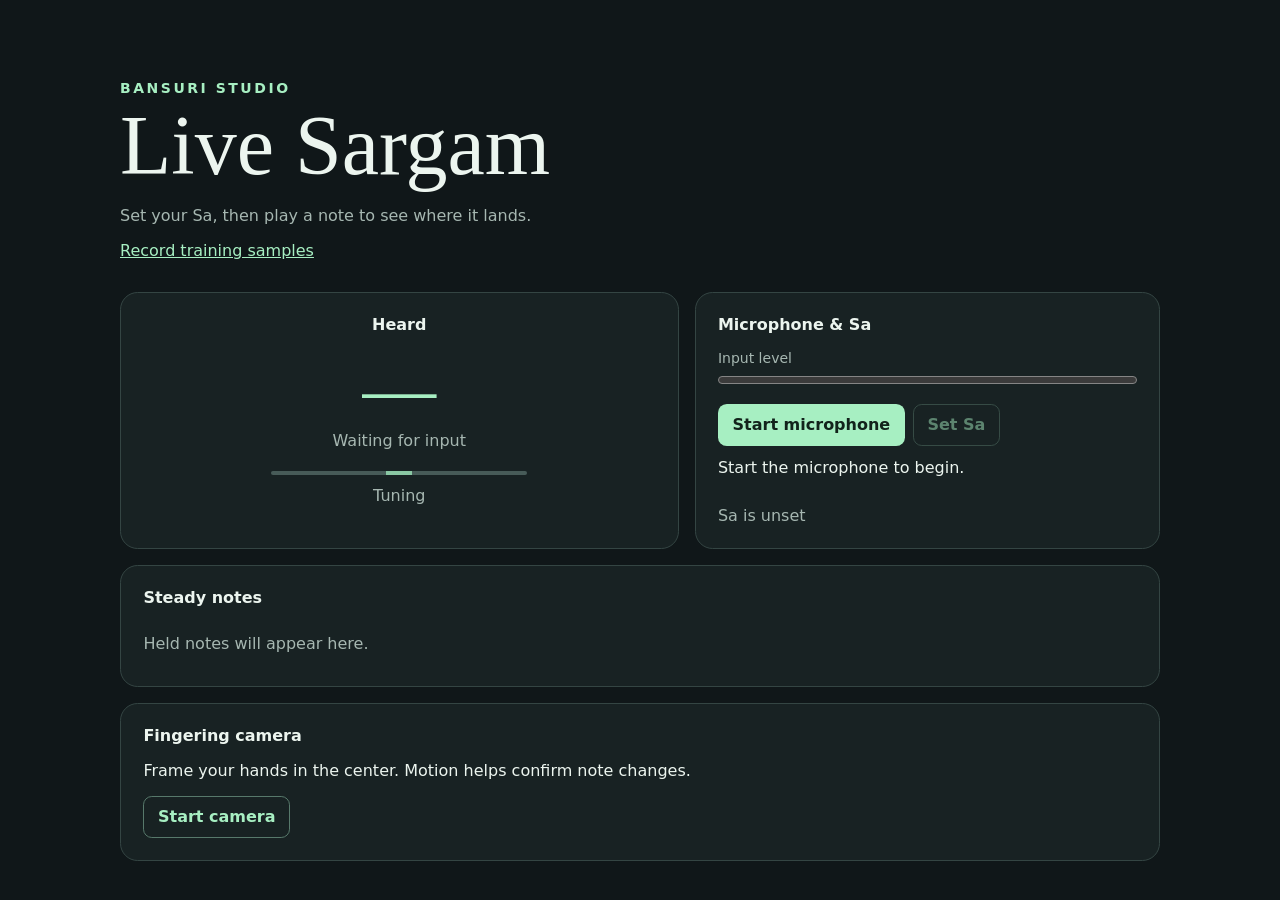
==== index.html @ 6c195180 "push" ====
<!doctype html>
<html lang="en">
<head>
  <meta charset="utf-8">
  <meta name="viewport" content="width=device-width, initial-scale=1">
  <title>Bansuri Studio · Live Sargam</title>
  <link rel="stylesheet" href="style.css">
</head>
<body>
  <main>
    <header>
      <div class="brand">BANSURI STUDIO</div>
      <h1>Live Sargam</h1>
      <p>Set your Sa, then play a note to see where it lands.</p>
      <a href="/record">Record training samples</a>
    </header>
    <div class="grid">
      <section class="card readout" aria-labelledby="heard">
        <h2 id="heard">Heard</h2>
        <div id="note" class="note">—</div>
        <div id="register" class="muted">Waiting for input</div>
        <div class="tuning" aria-hidden="true"><i id="needle" hidden></i></div>
        <div id="tuning-label" class="muted">Tuning</div>
      </section>
      <section class="card controls" aria-labelledby="setup">
        <h2 id="setup">Microphone &amp; Sa</h2>
        <label for="level">Input level</label>
        <meter id="level" min="0" max="1" value="0"></meter>
        <div class="actions">
          <button id="mic">Start microphone</button>
          <button id="calibrate" class="secondary" disabled>Set Sa</button>
        </div>
        <p id="status" role="status">Start the microphone to begin.</p>
        <span id="reference" class="muted">Sa is unset</span>
      </section>
    </div>
    <section class="card trace" aria-labelledby="trace-title">
      <h2 id="trace-title">Steady notes</h2>
      <div id="intervals" aria-label="Recent sustained notes"></div>
    </section>
    <section class="card trace">
      <h2>Fingering camera</h2>
      <p id="camera-status">Frame your hands in the center. Motion helps confirm note changes.</p>
      <video id="hands" muted playsinline hidden></video>
      <button id="camera" class="secondary">Start camera</button>
    </section>
  </main>
  <script type="module" src="app.mjs"></script>
</body>
</html>
---- style.css ----
:root { color-scheme: dark; font-family: system-ui, sans-serif; background: #101719; color: #ecf5ef; --muted: #a6b7b1; --accent: #a7efc2; }
* { box-sizing: border-box; }
body { margin: 0; }
main { width: min(100% - 2rem, 65rem); margin: 0 auto; padding: clamp(2rem, 7vw, 5rem) 0 2rem; }
header { margin-bottom: 2rem; }
.brand { font-size: .875rem; letter-spacing: .18em; color: var(--accent); font-weight: 700; }
h1 { margin: .35rem 0; font: 400 clamp(3rem, 8vw, 5.25rem)/1.05 Georgia, serif; }
header p, .muted { color: var(--muted); }
.grid { display: grid; grid-template-columns: 1.2fr 1fr; gap: 1rem; }
.card { border: 1px solid #344543; background: #182223; border-radius: 1.1rem; padding: 1.4rem; }
h2 { font-size: 1rem; margin: 0 0 1rem; }
.readout { text-align: center; }
.note { font: 400 clamp(2.7rem, 7vw, 4.6rem)/1.05 Georgia, serif; color: var(--accent); min-height: 1.1em; }
.tuning { position: relative; width: min(100%, 16rem); height: 4px; margin: 1.3rem auto .7rem; border-radius: 4px; background: linear-gradient(90deg, #475b58 45%, #89c7a3 45% 55%, #475b58 55%); }
.tuning i { position: absolute; top: 50%; width: 11px; height: 11px; border-radius: 50%; background: var(--accent); transform: translate(-50%, -50%); }
.controls label { font-size: .875rem; color: var(--muted); }
meter { display: block; width: 100%; height: 1rem; margin: .35rem 0 1rem; accent-color: var(--accent); }
.actions { display: flex; flex-wrap: wrap; gap: .5rem; }
button { border: 1px solid transparent; padding: .65rem .85rem; border-radius: .55rem; background: var(--accent); color: #12231b; font: inherit; font-weight: 650; cursor: pointer; }
button.secondary { background: transparent; color: var(--accent); border-color: #57796b; }
button:disabled { opacity: .48; cursor: default; }
#status { min-height: 2.7em; margin: .8rem 0 .3rem; }
.trace { margin-top: 1rem; }
.trace-head { display: flex; justify-content: space-between; gap: 1rem; }
canvas { display: block; width: 100%; height: 16rem; }
@media (max-width: 42rem) { .grid { grid-template-columns: 1fr; } }
#intervals { display:flex; flex-wrap:wrap; gap:.55rem; min-height:2.5rem; align-items:center }
#intervals:empty::before { content:"Held notes will appear here."; color:var(--muted) }
#intervals span { background:#23332e; color:var(--accent); padding:.55rem .75rem; border-radius:.5rem }
#hands:not([hidden]) { display:block; width:min(100%,28rem); border-radius:.6rem; margin-bottom:1rem }
.tuning i { transition:left .18s ease-out }
a { color: var(--accent); }
.video-frame { display: grid; place-items: center; background: #0c1314; border-radius: .7rem; aspect-ratio: 4 / 3; overflow: hidden; margin-bottom: 1rem; }
.video-frame video { width: 100%; height: 100%; object-fit: contain; grid-area: 1 / 1; }
.video-frame span { grid-area: 1 / 1; color: var(--muted); }
.video-frame.active span { display: none; }
.record-fields { display: grid; grid-template-columns: repeat(2, minmax(0, 1fr)); gap: .8rem; }
label { display: block; font-size: .9rem; }
input, select { display: block; width: 100%; margin-top: .4rem; background: #101a1a; color: #ecf5ef; border: 1px solid #52645e; border-radius: .45rem; padding: .6rem; font: inherit; }
.record-actions { margin-top: 1.2rem; }
.holes { display: grid; grid-template-columns: repeat(6, minmax(0, 1fr)); gap: .6rem; }
.take-notes { margin-top: 1rem; }
.take { display: flex; flex-wrap: wrap; align-items: center; justify-content: space-between; gap: .8rem; border-top: 1px solid #344543; padding: .8rem 0; }
.take video { width: min(100%, 18rem); border-radius: .5rem; }
@media (max-width: 42rem) { .holes { grid-template-columns: repeat(2, minmax(0, 1fr)); } }
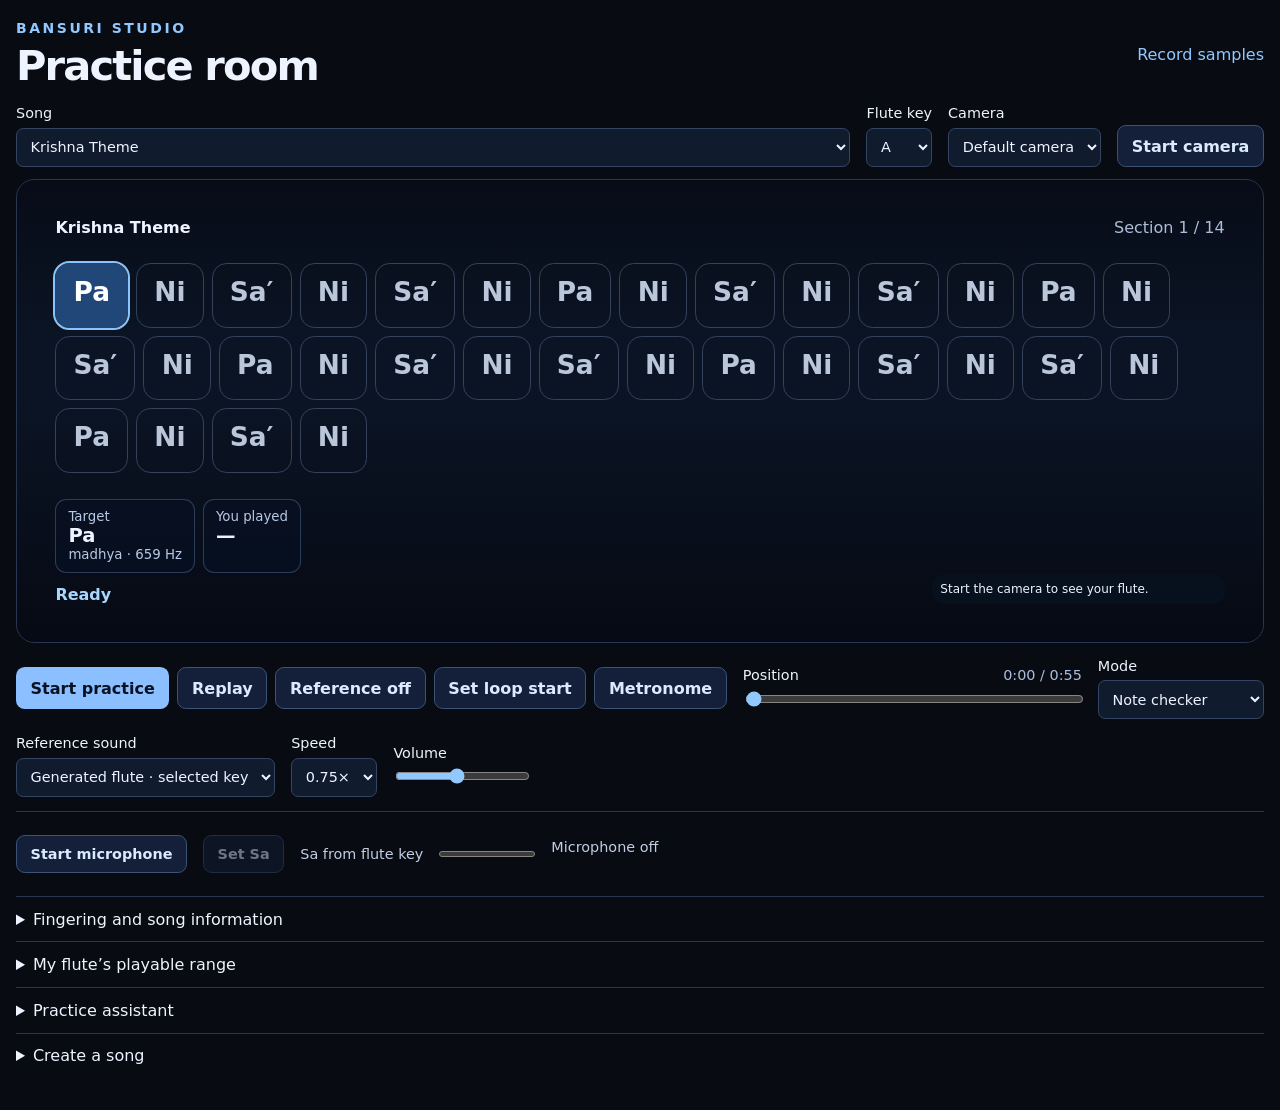
==== commit a05617de: "prototype1" ====
--- a/index.html
+++ b/index.html
@@ -1,50 +1,37 @@
 <!doctype html>
 <html lang="en">
-<head>
-  <meta charset="utf-8">
-  <meta name="viewport" content="width=device-width, initial-scale=1">
-  <title>Bansuri Studio · Live Sargam</title>
-  <link rel="stylesheet" href="style.css">
-</head>
+<head><meta charset="utf-8"><meta name="viewport" content="width=device-width, initial-scale=1"><title>Bansuri Studio · Practice</title><link rel="stylesheet" href="style.css"></head>
 <body>
-  <main>
-    <header>
-      <div class="brand">BANSURI STUDIO</div>
-      <h1>Live Sargam</h1>
-      <p>Set your Sa, then play a note to see where it lands.</p>
-      <a href="/record">Record training samples</a>
-    </header>
-    <div class="grid">
-      <section class="card readout" aria-labelledby="heard">
-        <h2 id="heard">Heard</h2>
-        <div id="note" class="note">—</div>
-        <div id="register" class="muted">Waiting for input</div>
-        <div class="tuning" aria-hidden="true"><i id="needle" hidden></i></div>
-        <div id="tuning-label" class="muted">Tuning</div>
-      </section>
-      <section class="card controls" aria-labelledby="setup">
-        <h2 id="setup">Microphone &amp; Sa</h2>
-        <label for="level">Input level</label>
-        <meter id="level" min="0" max="1" value="0"></meter>
-        <div class="actions">
-          <button id="mic">Start microphone</button>
-          <button id="calibrate" class="secondary" disabled>Set Sa</button>
-        </div>
-        <p id="status" role="status">Start the microphone to begin.</p>
-        <span id="reference" class="muted">Sa is unset</span>
-      </section>
-    </div>
-    <section class="card trace" aria-labelledby="trace-title">
-      <h2 id="trace-title">Steady notes</h2>
-      <div id="intervals" aria-label="Recent sustained notes"></div>
-    </section>
-    <section class="card trace">
-      <h2>Fingering camera</h2>
-      <p id="camera-status">Frame your hands in the center. Motion helps confirm note changes.</p>
-      <video id="hands" muted playsinline hidden></video>
-      <button id="camera" class="secondary">Start camera</button>
-    </section>
-  </main>
-  <script type="module" src="app.mjs"></script>
-</body>
+<main class="practice-shell">
+<header class="studio-top"><div><div class="brand">BANSURI STUDIO</div><h1>Practice room</h1></div><a href="/record">Record samples</a></header>
+<div class="session-bar"><label>Song<select id="song"></select></label><label>Flute key<select id="key"></select></label><label>Camera<select id="device"><option value="">Default camera</option></select></label><button id="camera" class="secondary">Start camera</button></div>
+<section class="practice-stage" aria-label="Live practice">
+<div class="lesson-heading"><h2 id="song-title"></h2><span id="section-count"></span></div>
+<div id="phrase" aria-label="Section notes"></div>
+<div class="coach"><div class="stage-notes"><div><small>Target</small><strong id="target-note"></strong><small id="target-register"></small></div>
+<div><small>You played</small><strong id="note">—</strong><small id="register"></small></div></div>
+<strong id="match" role="status"></strong></div>
+<aside class="camera-tile"><video id="hands" muted playsinline hidden></video><p id="camera-status">Start the camera to see your flute.</p></aside>
+</section>
+<div class="transport">
+<div class="actions"><button id="play">Start practice</button><button id="restart" class="secondary">Replay</button><button id="reference-audio" class="secondary" aria-pressed="false">Reference off</button><button id="loop" class="secondary">Set loop start</button><button id="metronome" class="secondary" aria-pressed="false">Metronome</button></div>
+<label class="progress">Position <output id="elapsed">0:00</output><input type="range" id="seek" min="0" step=".01" value="0"></label>
+<label>Mode<select id="mode"><option value="check">Note checker</option><option value="listen">Timed play-along</option></select></label><label>Reference sound<select id="voice"><option value="generated">Generated flute · selected key</option><option value="shifted">Recording · selected key</option><option value="original">Recording · original key</option></select></label><label>Speed<select id="speed"><option value=".5">0.5×</option><option value=".75" selected>0.75×</option><option value="1">1×</option><option value="1.25">1.25×</option></select></label><label>Volume<input id="volume" type="range" min="0" max="1" step=".01" value=".45"></label>
+</div>
+<div class="device-bar"><button id="mic" class="secondary">Start microphone</button><button id="calibrate" class="secondary" disabled>Set Sa</button><span id="reference">Sa from flute key</span><meter id="level" aria-label="Microphone input" min="0" max="1" value="0"></meter><span id="status" role="status">Microphone off</span></div>
+<details><summary>Fingering and song information</summary><div id="fingering"></div><div id="song-info"></div><p id="distribution"></p><p id="tuning-label"></p><div id="intervals"></div><i id="needle" hidden></i></details>
+<details><summary>My flute’s playable range</summary>
+<p>Choose your flute key above, then use Set Sa to measure your middle Sa. Start the microphone to capture either endpoint, or enter frequencies directly.</p>
+<div class="range-fields"><label>Lowest comfortable note (Hz)<input id="range-low" type="number" min="70" max="2200" step="any"></label><button id="capture-low" type="button">Capture low note</button></div>
+<p>For the six-hole chart, cover all six finger holes and blow gently for low Pa. Hold the sound steady.</p>
+<div class="range-fields"><label>Highest comfortable note (Hz)<input id="range-high" type="number" min="70" max="2200" step="any"></label><button id="capture-high" type="button">Capture high note</button></div>
+<p>Play up your upper-register scale and hold the highest note you can repeat comfortably. Use its usual fingering and a focused air stream. Opening every hole gives a particular swara; it does not set the upper limit.</p>
+<button id="apply-range" type="button">Use this range</button> <button id="clear-range" type="button">Use standard arrangement</button>
+<p id="range-status" role="status">Standard arrangement active.</p></details>
+<details><summary>Practice assistant</summary><form id="assistant-form">
+<label>Command or change request<input id="command" placeholder="Set key to A, half speed, larger notes…" required></label>
+<button type="button" id="dictate">Dictate</button> <button>Apply or save request</button>
+<p id="assistant-status" role="status"></p><ul id="requests"></ul></form></details>
+<details><summary>Create a song</summary><form id="creator"><label>Title<input id="custom-title" required maxlength="80"></label><label>Tempo in BPM<input id="bpm" type="number" min="25" max="300" value="72" required></label><label>Sargam notation<textarea id="notation" required placeholder="S R G M | P D N S'"></textarea></label><p>Use r g d n for komal, m for tivra Ma, a dot for the lower register, an apostrophe for the upper register, and a dash to sustain. Use “rest” for a pause.</p><button>Save and select</button><p id="creator-status" role="status"></p></form></details>
+</main><script type="module" src="practice.mjs"></script><script type="module" src="app.mjs"></script><script type="module" src="assistant.mjs"></script></body>
 </html>
--- a/style.css
+++ b/style.css
@@ -43,3 +43,90 @@
 .take { display: flex; flex-wrap: wrap; align-items: center; justify-content: space-between; gap: .8rem; border-top: 1px solid #344543; padding: .8rem 0; }
 .take video { width: min(100%, 18rem); border-radius: .5rem; }
 @media (max-width: 42rem) { .holes { grid-template-columns: repeat(2, minmax(0, 1fr)); } }
+.studio { width:min(100% - 2rem,76rem); padding-top:1.5rem; }
+.studio-nav,.studio-title,.practice-heading { display:flex; align-items:center; justify-content:space-between; gap:1rem; }
+.studio-nav { border-bottom:1px solid #344543; padding-bottom:1rem; margin-bottom:2.5rem; }
+.studio-nav a { text-decoration:none; font-size:.9rem; }
+.studio-title { margin-bottom:1.6rem; align-items:end; }
+.studio-title p { color:var(--muted); margin-bottom:0; }
+.studio-title label { min-width:11rem; }
+.practice-grid { display:grid; grid-template-columns:minmax(0,1.8fr) minmax(0,1fr); gap:1rem; }
+.practice-board { min-width:0; }
+.practice-heading h2 { margin:0 0 .3rem; font-size:1.15rem; }
+.note-flow { overflow:hidden; height:8rem; position:relative; margin:1.25rem 0; background:#101719; border:1px solid #344543; border-radius:.8rem; }
+.note-flow::before { content:''; position:absolute; inset:0 0 0 72px; background:repeating-linear-gradient(to right,#334541 0 1px,transparent 1px 132px); opacity:.65; }
+.playhead { position:absolute; left:72px; top:0; bottom:0; width:2px; background:#a7efc2; box-shadow:0 0 14px #a7efc288; }
+#note-track { position:absolute; inset:0; }
+.flow-note { position:absolute; top:2.3rem; height:3rem; display:flex; align-items:center; justify-content:center; white-space:nowrap; overflow:hidden; font-size:.78rem; border-radius:.4rem; background:#35564b; color:#f3fff6; }
+.flow-note.active-note { background:#a7efc2; color:#12231b; font-weight:700; }
+.practice-readouts { display:grid; grid-template-columns:1fr 1fr; gap:.75rem; }
+.practice-readouts > div { background:#101a1a; border-radius:.65rem; padding:.85rem; min-width:0; }
+.practice-readouts strong { display:block; color:var(--accent); font:400 clamp(1.5rem,4vw,2.75rem)/1.15 Georgia,serif; margin:.35rem 0; }
+.practice-readouts span,.practice-readouts small { color:var(--muted); }
+.practice-feedback { min-height:1.5rem; color:var(--muted); }
+.practice-feedback.correct { color:var(--accent); }
+.practice-camera .video-frame { margin-top:1rem; }
+.practice-camera .video-frame span { grid-area:1 / 1; }
+.practice-camera .video-frame:has(video:not([hidden])) span { display:none; }
+.practice-camera #hands:not([hidden]) { width:100%; margin:0; }
+.practice-camera meter { margin-bottom:0; }
+@media(max-width:54rem){ .practice-grid { grid-template-columns:1fr; } }
+@media(max-width:34rem){ .studio-title { align-items:start; flex-direction:column; } .studio-nav { margin-bottom:1.5rem; } }
+/* Camera-first practice screen */
+body:has(.practice-shell) { background:#080b12;color:#eef4ff;--accent:#90c8ff;--muted:#aab9d1;font-family:system-ui,sans-serif; }
+.practice-shell { width:min(100% - 2rem,88rem); padding:1.25rem 0 2rem; }
+.studio-top,.session-bar,.stage-top,.stage-notes,.graph-top,.transport,.device-bar { display:flex;align-items:center;gap:1rem; }
+.studio-top { justify-content:space-between;margin:0 0 1rem; }
+.studio-top h1 { font:650 clamp(1.6rem,4vw,2.6rem)/1.15 system-ui;margin:.35rem 0 0;letter-spacing:-.045em; }
+.studio-top a { text-decoration:none;white-space:nowrap; }
+.session-bar,.transport,.device-bar { flex-wrap:wrap; }
+.session-bar { margin-bottom:.75rem;align-items:end; }
+.session-bar label:first-child { flex:1;min-width:10rem; }
+.session-bar select,.transport select,.practice-shell input,.practice-shell textarea { background:#111b2e;border-color:#354665;color:#eef4ff; }
+.practice-shell button { background:#8bbfff;color:#091224; }
+.practice-shell button.secondary { background:#142039;color:#dceaff;border-color:#3c5277; }
+.practice-shell button[aria-pressed=true] { background:#254679;border-color:#8bbfff; }
+.practice-stage { position:relative;isolation:isolate;overflow:hidden;min-height:32rem;height:clamp(32rem,70svh,54rem);border:1px solid #283853;border-radius:1.15rem;background:radial-gradient(ellipse at 55% 35%,#182945,#0a101c 72%); }
+.practice-stage #hands:not([hidden]) { position:absolute;inset:0;width:100%;height:100%;margin:0;border-radius:0;object-fit:cover;object-position:center;z-index:-2; }
+.practice-stage::before { content:'';position:absolute;inset:0;z-index:-1;background:linear-gradient(#050811b5,transparent 34%,transparent 48%,#050811dd);pointer-events:none; }
+.stage-top { align-items:start;justify-content:space-between;padding:1rem 1.2rem; }
+.stage-top p { color:#c4d1e8;font-size:.84rem;max-width:28ch; }
+.stage-notes { align-items:stretch;gap:.5rem; }
+.stage-notes > div { background:#081122bd;border:1px solid #7198cd55;border-radius:.7rem;padding:.6rem .75rem;min-width:6rem; }
+.stage-notes small,.stage-notes strong { display:block; }
+.stage-notes strong { font-size:1.22rem; }
+.stage-notes small { color:#b9c9e3; }
+.stage-bottom { position:absolute;inset:auto .8rem .8rem;background:#091323;border:1px solid #7594c342;border-radius:.8rem;padding:.65rem .7rem .25rem; }
+.graph-top { font-size:.82rem;gap:.85rem;flex-wrap:wrap; }
+.graph-top strong { margin-left:auto; }
+.expected-key { color:#a2d5ff; }.actual-key { color:#83f7ce; }
+#pitch-graph { height:clamp(8.5rem,24vh,14rem); }
+.transport { padding:.9rem 0;border-bottom:1px solid #293850; }
+.transport .progress { min-width:10rem;flex:1; }
+.progress output { float:right;color:#abbdde;font-variant-numeric:tabular-nums; }
+.practice-shell input[type=range] { padding:0;accent-color:#90c8ff; }
+.device-bar { padding:.85rem 0;color:#c1cde3;font-size:.9rem; }
+.device-bar meter { width:6rem;height:.7rem;margin:0; }
+.practice-shell details { padding:.8rem 0;border-top:1px solid #293850; }
+.practice-shell summary { cursor:pointer; }
+#fingering { display:flex;gap:.45rem;margin-top:.7rem; }
+#fingering span { display:block;width:1.25rem;height:1.25rem;border:2px solid #90c8ff;border-radius:50%; }
+#fingering [data-state="2"] { background:#90c8ff; }
+#fingering [data-state="1"] { background:linear-gradient(90deg,#90c8ff 50%,transparent 50%); }
+#creator { max-width:34rem;display:grid;gap:.75rem;margin:.75rem 0; }
+#creator textarea { width:100%;min-height:5rem; }
+@media(max-width:620px) { .practice-shell { width:calc(100% - 1rem); }.stage-top { padding:.65rem;gap:.4rem; }.stage-notes > div { min-width:0;padding:.4rem; }.stage-notes strong { font-size:1rem; }.stage-top p { max-width:15ch; }.practice-stage { min-height:28rem;height:65svh; }.stage-bottom { inset:auto .35rem .35rem; } }
+.practice-stage {display:grid;grid-template-columns:1fr minmax(9rem,25%);align-content:space-between;gap:1.6rem;padding:clamp(1rem,3vw,2.8rem);height:auto;min-height:25rem;background:#0b1424}
+.lesson-heading,#phrase {grid-column:1/-1}
+.lesson-heading {display:flex;align-items:baseline;justify-content:space-between;gap:1rem}.lesson-heading h2 {margin:0}.lesson-heading span {color:#abbdd9}
+#phrase {display:flex;flex-wrap:wrap;gap:.5rem}
+#phrase span {padding:.45em .65em;border:1px solid #34435b;border-radius:.55em;font-size:clamp(1rem,2.2vw,1.65rem);font-weight:650;color:#bac7db}
+#phrase .current {color:white;background:#214678;outline:2px solid #8ac4ff}#phrase .correct {color:#8cf3bc;background:#13382e;border-color:#408965}
+.camera-tile {align-self:end;background:#07101d;border-radius:.75rem;overflow:hidden}.practice-stage .camera-tile #hands:not([hidden]) {position:static;width:100%;height:auto;display:block;object-fit:contain}
+.camera-tile p {padding:.5rem;margin:0;font-size:.75rem}.coach {align-self:end}.coach strong#match {display:block;margin-top:.75rem;color:#a7d6ff}
+@media(max-width:500px){.practice-stage{grid-template-columns:1fr 6rem;gap:.75rem}.stage-notes{flex-wrap:wrap}}
+#phrase span {box-sizing:border-box;max-width:100%;min-width:max-content;text-align:center;position:relative;padding-bottom:.75em}
+#phrase .current {background:linear-gradient(90deg,#216049 var(--fill,0%),#214678 var(--fill,0%))}
+#phrase .correct {background:#216049;color:#e0ffeb}
+.range-fields {display:flex;align-items:end;flex-wrap:wrap;gap:.7rem}
+#phrase span {font-size:var(--assistant-note-size,clamp(1rem,2.2vw,1.65rem))}
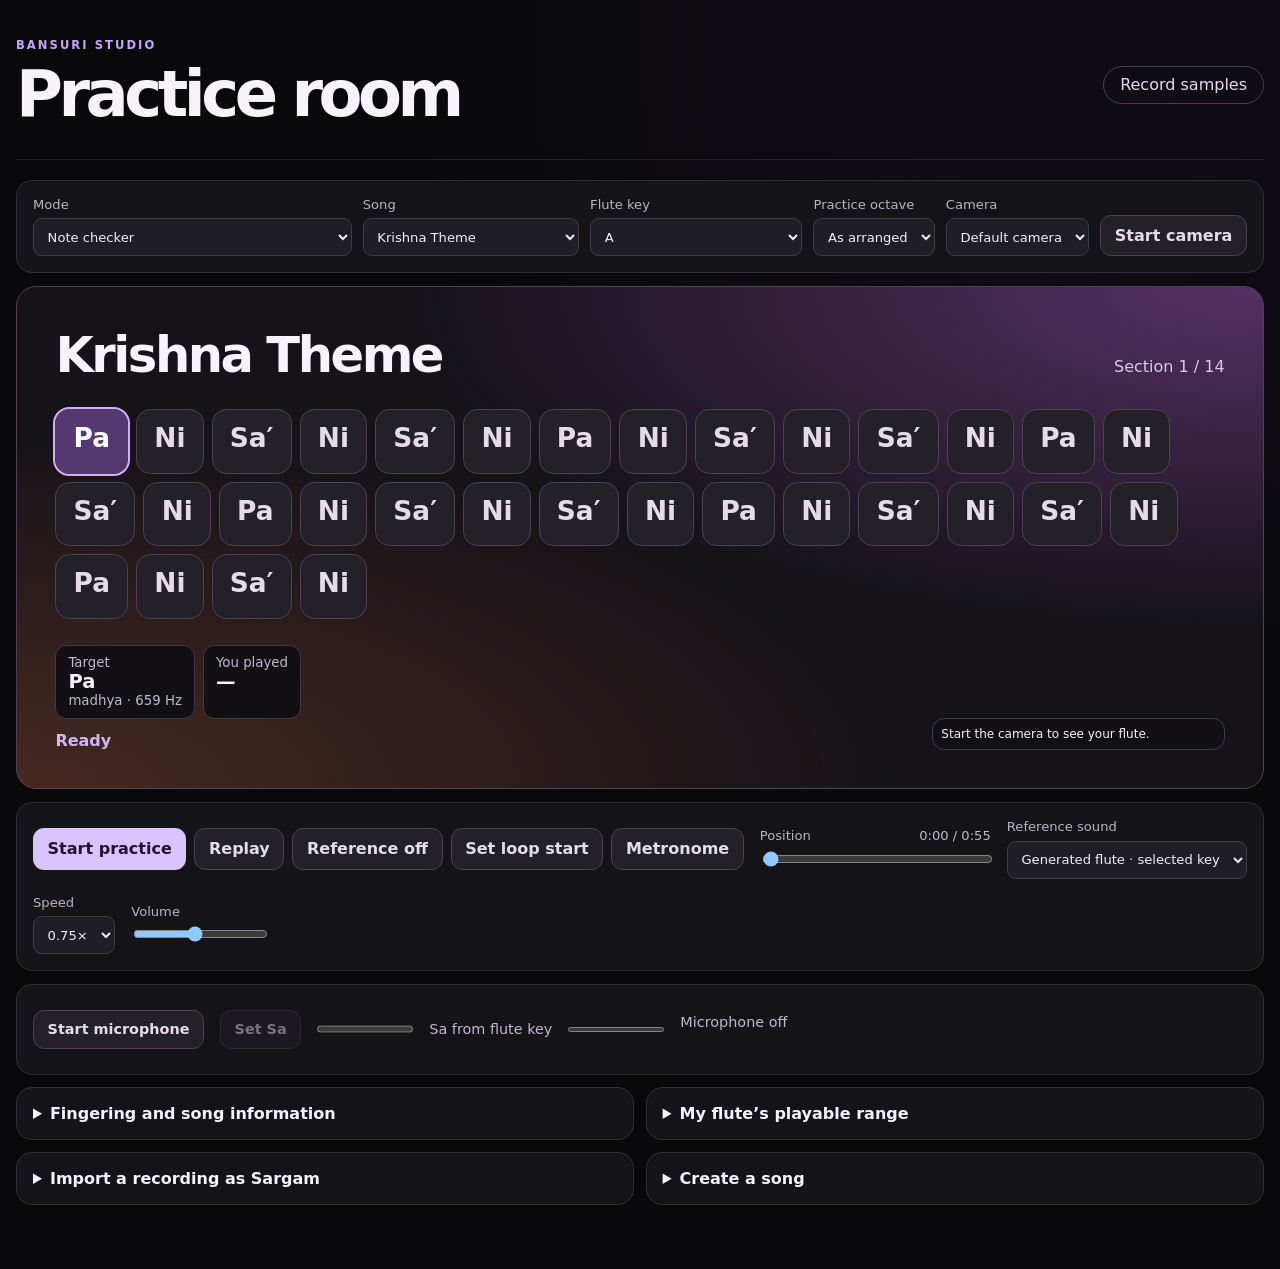
==== commit 2d75ebcb: "ui" ====
--- a/index.html
+++ b/index.html
@@ -4,7 +4,7 @@
 <body>
 <main class="practice-shell">
 <header class="studio-top"><div><div class="brand">BANSURI STUDIO</div><h1>Practice room</h1></div><a href="/record">Record samples</a></header>
-<div class="session-bar"><label>Song<select id="song"></select></label><label>Flute key<select id="key"></select></label><label>Camera<select id="device"><option value="">Default camera</option></select></label><button id="camera" class="secondary">Start camera</button></div>
+<div class="session-bar"><label>Mode<select id="mode"><option value="check">Note checker</option><option value="flow">Flow performance</option><option value="listen">Timed play-along</option></select></label><label>Song<select id="song"></select></label><label>Flute key<select id="key"></select></label><label>Practice octave<select id="octave"><option value="0">As arranged</option><option value="-1">One lower</option><option value="-2">Two lower</option></select></label><label>Camera<select id="device"><option value="">Default camera</option></select></label><button id="camera" class="secondary">Start camera</button></div>
 <section class="practice-stage" aria-label="Live practice">
 <div class="lesson-heading"><h2 id="song-title"></h2><span id="section-count"></span></div>
 <div id="phrase" aria-label="Section notes"></div>
@@ -16,10 +16,16 @@
 <div class="transport">
 <div class="actions"><button id="play">Start practice</button><button id="restart" class="secondary">Replay</button><button id="reference-audio" class="secondary" aria-pressed="false">Reference off</button><button id="loop" class="secondary">Set loop start</button><button id="metronome" class="secondary" aria-pressed="false">Metronome</button></div>
 <label class="progress">Position <output id="elapsed">0:00</output><input type="range" id="seek" min="0" step=".01" value="0"></label>
-<label>Mode<select id="mode"><option value="check">Note checker</option><option value="listen">Timed play-along</option></select></label><label>Reference sound<select id="voice"><option value="generated">Generated flute · selected key</option><option value="shifted">Recording · selected key</option><option value="original">Recording · original key</option></select></label><label>Speed<select id="speed"><option value=".5">0.5×</option><option value=".75" selected>0.75×</option><option value="1">1×</option><option value="1.25">1.25×</option></select></label><label>Volume<input id="volume" type="range" min="0" max="1" step=".01" value=".45"></label>
+<label>Reference sound<select id="voice"><option value="generated">Generated flute · selected key</option><option value="shifted">Recording · selected key</option><option value="original">Recording · original key</option></select></label><label>Speed<select id="speed"><option value=".5">0.5×</option><option value=".75" selected>0.75×</option><option value="1">1×</option><option value="1.25">1.25×</option></select></label><label>Volume<input id="volume" type="range" min="0" max="1" step=".01" value=".45"></label>
 </div>
-<div class="device-bar"><button id="mic" class="secondary">Start microphone</button><button id="calibrate" class="secondary" disabled>Set Sa</button><span id="reference">Sa from flute key</span><meter id="level" aria-label="Microphone input" min="0" max="1" value="0"></meter><span id="status" role="status">Microphone off</span></div>
-<details><summary>Fingering and song information</summary><div id="fingering"></div><div id="song-info"></div><p id="distribution"></p><p id="tuning-label"></p><div id="intervals"></div><i id="needle" hidden></i></details>
+<section id="flow" hidden><h2>Flow performance</h2>
+<p>Start your microphone and play the piece at your own pace. Finish to compare the order of your notes.</p>
+<button id="flow-start">Start take</button> <button id="flow-finish" disabled>Finish take</button>
+<p id="flow-result" role="status"></p><p>Blue reference · mint microphone</p><canvas id="overlay" aria-label="Reference and microphone spectrum"></canvas><output id="pitch-hint"></output><label>Take offset (seconds)<input id="align-offset" type="number" value="0" step=".05"></label><label>Take time scale<input id="align-scale" type="number" value="1" min=".1" max="8" step=".05"></label><canvas id="flow-chart" aria-label="Aligned reference and played pitches"></canvas>
+<p>Your take · drag to choose the point to replay</p><canvas id="take-chart" aria-label="Pitch over take time and replacement point"></canvas><label>Resume from <output id="cut-time">0.0 s</output><input id="flow-cut" type="range" min="0" max="0" step=".01" value="0"></label>
+<button id="flow-retry" disabled>Replace from here</button></section>
+<div class="device-bar"><button id="mic" class="secondary">Start microphone</button><button id="calibrate" class="secondary" disabled>Set Sa</button><progress id="sa-progress" aria-label="Sa capture" max="1" value="0"></progress><span id="reference">Sa from flute key</span><meter id="level" aria-label="Microphone input" min="0" max="1" value="0"></meter><span id="status" role="status">Microphone off</span></div>
+<div class="tool-drawer"><details><summary>Fingering and song information</summary><div id="fingering"></div><div id="song-info"></div><p id="distribution"></p><p id="tuning-label"></p><div id="intervals"></div><i id="needle" hidden></i></details>
 <details><summary>My flute’s playable range</summary>
 <p>Choose your flute key above, then use Set Sa to measure your middle Sa. Start the microphone to capture either endpoint, or enter frequencies directly.</p>
 <div class="range-fields"><label>Lowest comfortable note (Hz)<input id="range-low" type="number" min="70" max="2200" step="any"></label><button id="capture-low" type="button">Capture low note</button></div>
@@ -27,11 +33,12 @@
 <div class="range-fields"><label>Highest comfortable note (Hz)<input id="range-high" type="number" min="70" max="2200" step="any"></label><button id="capture-high" type="button">Capture high note</button></div>
 <p>Play up your upper-register scale and hold the highest note you can repeat comfortably. Use its usual fingering and a focused air stream. Opening every hole gives a particular swara; it does not set the upper limit.</p>
 <button id="apply-range" type="button">Use this range</button> <button id="clear-range" type="button">Use standard arrangement</button>
-<p id="range-status" role="status">Standard arrangement active.</p></details>
-<details><summary>Practice assistant</summary><form id="assistant-form">
-<label>Command or change request<input id="command" placeholder="Set key to A, half speed, larger notes…" required></label>
-<button type="button" id="dictate">Dictate</button> <button>Apply or save request</button>
-<p id="assistant-status" role="status"></p><ul id="requests"></ul></form></details>
+<progress id="range-progress" aria-label="Range capture" max="1" value="0"></progress><p id="range-status" role="status">Standard arrangement active.</p></details>
+
+<details><summary>Import a recording as Sargam</summary><form id="import-form">
+<label>Audio recording<input id="music-file" type="file" accept="audio/*" required></label>
+<label>Recording’s Sa<select id="source-sa"><option value="auto">Estimate from melody</option></select></label>
+<button id="convert">Transcribe melody</button><p id="import-status" role="status"></p></form></details>
 <details><summary>Create a song</summary><form id="creator"><label>Title<input id="custom-title" required maxlength="80"></label><label>Tempo in BPM<input id="bpm" type="number" min="25" max="300" value="72" required></label><label>Sargam notation<textarea id="notation" required placeholder="S R G M | P D N S'"></textarea></label><p>Use r g d n for komal, m for tivra Ma, a dot for the lower register, an apostrophe for the upper register, and a dash to sustain. Use “rest” for a pause.</p><button>Save and select</button><p id="creator-status" role="status"></p></form></details>
-</main><script type="module" src="practice.mjs"></script><script type="module" src="app.mjs"></script><script type="module" src="assistant.mjs"></script></body>
+</div></main><script type="module" src="practice.mjs"></script><script type="module" src="app.mjs"></script></body>
 </html>
--- a/style.css
+++ b/style.css
@@ -120,13 +120,39 @@
 .lesson-heading,#phrase {grid-column:1/-1}
 .lesson-heading {display:flex;align-items:baseline;justify-content:space-between;gap:1rem}.lesson-heading h2 {margin:0}.lesson-heading span {color:#abbdd9}
 #phrase {display:flex;flex-wrap:wrap;gap:.5rem}
-#phrase span {padding:.45em .65em;border:1px solid #34435b;border-radius:.55em;font-size:clamp(1rem,2.2vw,1.65rem);font-weight:650;color:#bac7db}
+#phrase button {padding:.45em .65em;border:1px solid #34435b;border-radius:.55em;font-size:clamp(1rem,2.2vw,1.65rem);font-weight:650;color:#bac7db}
 #phrase .current {color:white;background:#214678;outline:2px solid #8ac4ff}#phrase .correct {color:#8cf3bc;background:#13382e;border-color:#408965}
 .camera-tile {align-self:end;background:#07101d;border-radius:.75rem;overflow:hidden}.practice-stage .camera-tile #hands:not([hidden]) {position:static;width:100%;height:auto;display:block;object-fit:contain}
 .camera-tile p {padding:.5rem;margin:0;font-size:.75rem}.coach {align-self:end}.coach strong#match {display:block;margin-top:.75rem;color:#a7d6ff}
 @media(max-width:500px){.practice-stage{grid-template-columns:1fr 6rem;gap:.75rem}.stage-notes{flex-wrap:wrap}}
-#phrase span {box-sizing:border-box;max-width:100%;min-width:max-content;text-align:center;position:relative;padding-bottom:.75em}
+#phrase button {box-sizing:border-box;max-width:100%;min-width:max-content;text-align:center;position:relative;padding-bottom:.75em}
 #phrase .current {background:linear-gradient(90deg,#216049 var(--fill,0%),#214678 var(--fill,0%))}
 #phrase .correct {background:#216049;color:#e0ffeb}
 .range-fields {display:flex;align-items:end;flex-wrap:wrap;gap:.7rem}
-#phrase span {font-size:var(--assistant-note-size,clamp(1rem,2.2vw,1.65rem))}
+#phrase button {font-size:var(--assistant-note-size,clamp(1rem,2.2vw,1.65rem))}
+body:has(#flow:not([hidden])) .transport > :not(label:has(#mode)),body:has(#flow:not([hidden])) .practice-stage {display:none}
+#flow {padding:1rem;background:#0b1424;border:1px solid #34435b;border-radius:.8rem}
+#flow-chart {height:10rem;width:100%;background:#07101d}
+#flow-cut {display:block;width:100%}
+#take-chart {width:100%;height:6rem;background:#07101d}
+
+#overlay{width:100%;height:16rem;background:#07101d}progress{width:6rem;accent-color:#74e6ba}
+:root {background:#09090c;--accent:#bba2ff;--muted:#aaa5b5;color:#f1edf7}
+body:has(.practice-shell){background:radial-gradient(ellipse at 84% 4%,#2a18333b,transparent 43%),#09090c;color:#f6f3fa;--accent:#cab5ff}
+.practice-shell{max-width:80rem;padding:2rem 0 4rem;font-family:Inter,system-ui,sans-serif}
+.studio-top{padding:.4rem 0 1.7rem;border-bottom:1px solid #ffffff19;margin-bottom:1.25rem}
+.studio-top h1{font-size:clamp(2.4rem,5vw,4.3rem);letter-spacing:-.07em;font-weight:550}
+.brand{color:#c5a6fb;font-size:.72rem}.studio-top a{border:1px solid #473c50;color:#e7d9f3;border-radius:2rem;padding:.55rem 1rem}
+.session-bar,.transport,.device-bar,.practice-shell #flow,.tool-drawer details{background:#141318;border:1px solid #322e37;border-radius:1rem;padding:1rem;margin:.8rem 0}
+.session-bar{display:flex;gap:.7rem}.practice-shell label{color:#bbb4c4;font-size:.82rem}
+.practice-shell select,.practice-shell input:not([type=range]),.practice-shell textarea{background:#201e25;color:#f4edf8;border:1px solid #413b48;border-radius:.55rem}
+.practice-stage{min-height:24rem;border-color:#514058;border-radius:1.25rem;background:radial-gradient(ellipse at 98% 0%,#553065 0,transparent 48%),radial-gradient(ellipse at 0% 100%,#472921 0,transparent 50%),#151218}
+.practice-stage:before{display:none}.lesson-heading h2{font-size:clamp(1.8rem,4vw,3.1rem);letter-spacing:-.05em}.lesson-heading span{color:#dbc9e5}
+.practice-shell button{background:#dac4ff;color:#21142d;border-radius:.7rem}.practice-shell button.secondary,#phrase button{background:#242028;color:#e5dce8;border-color:#4e4155}
+.practice-shell button[aria-pressed=true]{background:#503366;color:#fff;border-color:#bc89ea}
+#phrase .current{background:linear-gradient(90deg,#276749 var(--fill,0%),#563870 var(--fill,0%));outline-color:#d7abff}#phrase .correct{background:#234d3b}
+.stage-notes>div,.camera-tile{background:#131015;border:1px solid #433748}.stage-notes small,.device-bar,.progress output{color:#c3b7cc}.coach strong#match{color:#d5b5fa}
+.tool-drawer{display:grid;grid-template-columns:repeat(2,minmax(0,1fr));gap:.7rem;align-items:start}.tool-drawer details{margin:0}.tool-drawer summary{font-weight:600}
+#pitch-hint{display:block;min-height:2rem;padding:.55rem;color:#ebdaff;background:#211a28}
+body:has(#flow:not([hidden])) .transport{display:none}
+@media(max-width:650px){.tool-drawer{grid-template-columns:1fr}.session-bar label{flex:1 1 42%}.practice-shell{padding-top:1rem}}
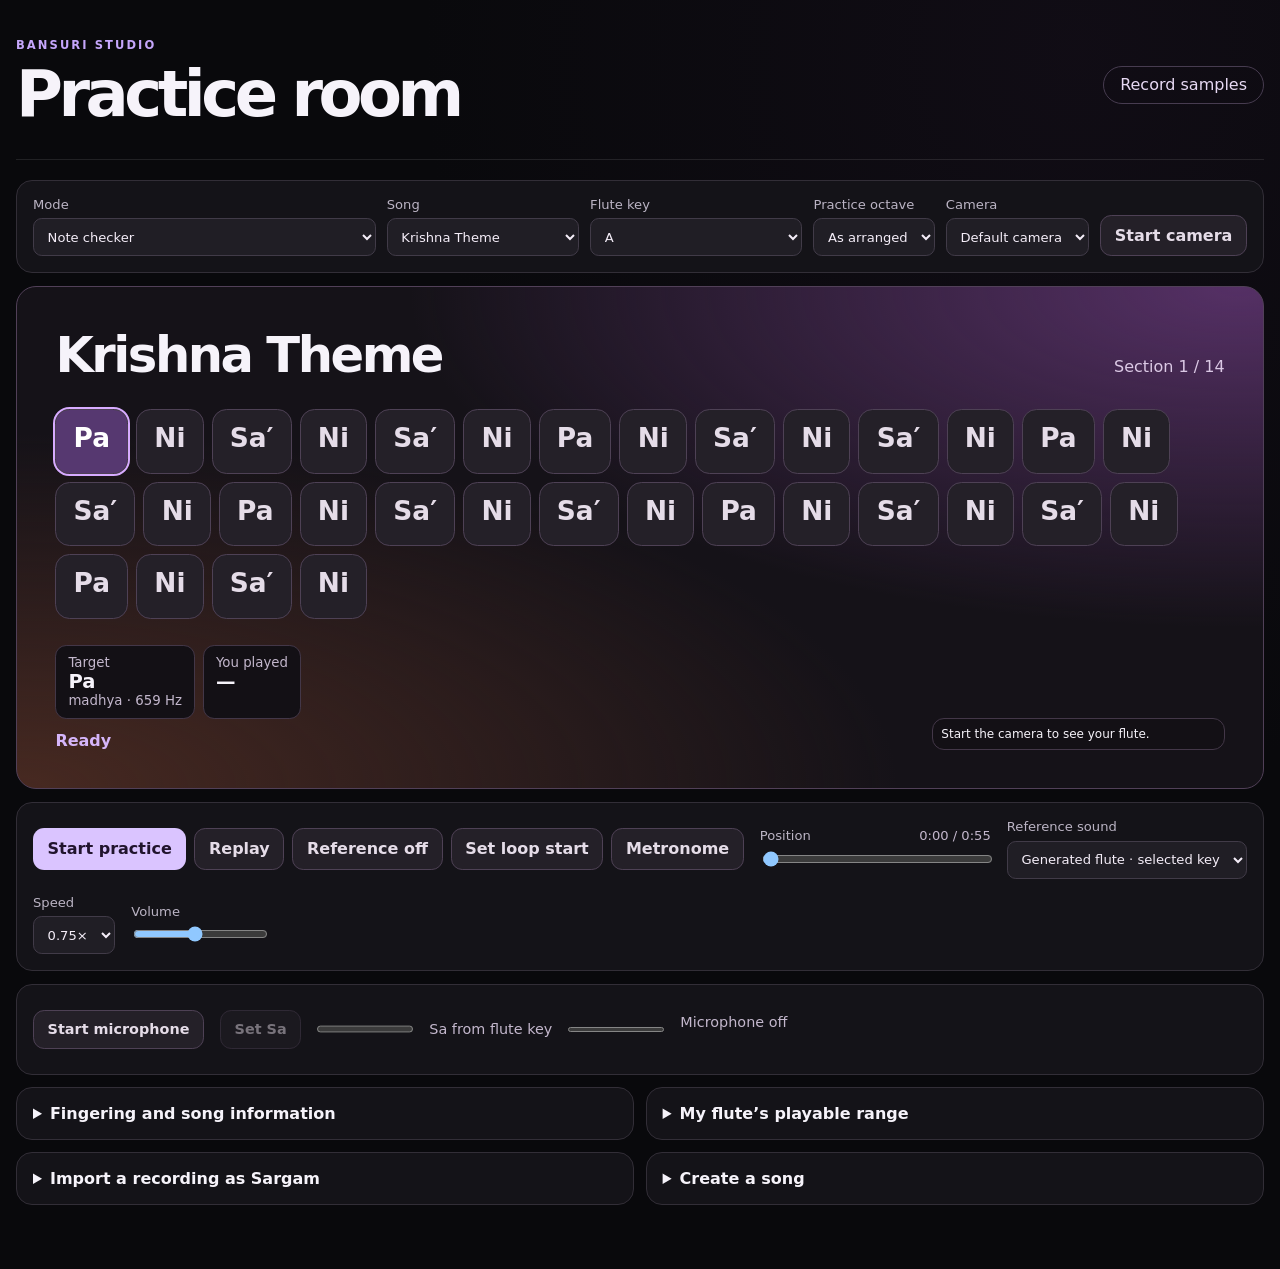
==== commit 82ffbdb5: ""final"" ====
--- a/index.html
+++ b/index.html
@@ -37,6 +37,8 @@
 
 <details><summary>Import a recording as Sargam</summary><form id="import-form">
 <label>Audio recording<input id="music-file" type="file" accept="audio/*" required></label>
+<label>Recording type<select id="mix-type"><option value="mix">Song with accompaniment</option><option value="solo">Isolated melody</option></select></label><label>Part to follow<select id="lead-part"><option value="lead">Main melody</option><option value="vocal">Singer</option><option value="flute">Flute</option></select></label>
+<label>From (seconds)<input id="part-from" type="number" min="0" step="any" value="0"></label><label>Until (seconds)<input id="part-until" type="number" min="0" step="any" placeholder="End of song"></label>
 <label>Recording’s Sa<select id="source-sa"><option value="auto">Estimate from melody</option></select></label>
 <button id="convert">Transcribe melody</button><p id="import-status" role="status"></p></form></details>
 <details><summary>Create a song</summary><form id="creator"><label>Title<input id="custom-title" required maxlength="80"></label><label>Tempo in BPM<input id="bpm" type="number" min="25" max="300" value="72" required></label><label>Sargam notation<textarea id="notation" required placeholder="S R G M | P D N S'"></textarea></label><p>Use r g d n for komal, m for tivra Ma, a dot for the lower register, an apostrophe for the upper register, and a dash to sustain. Use “rest” for a pause.</p><button>Save and select</button><p id="creator-status" role="status"></p></form></details>
